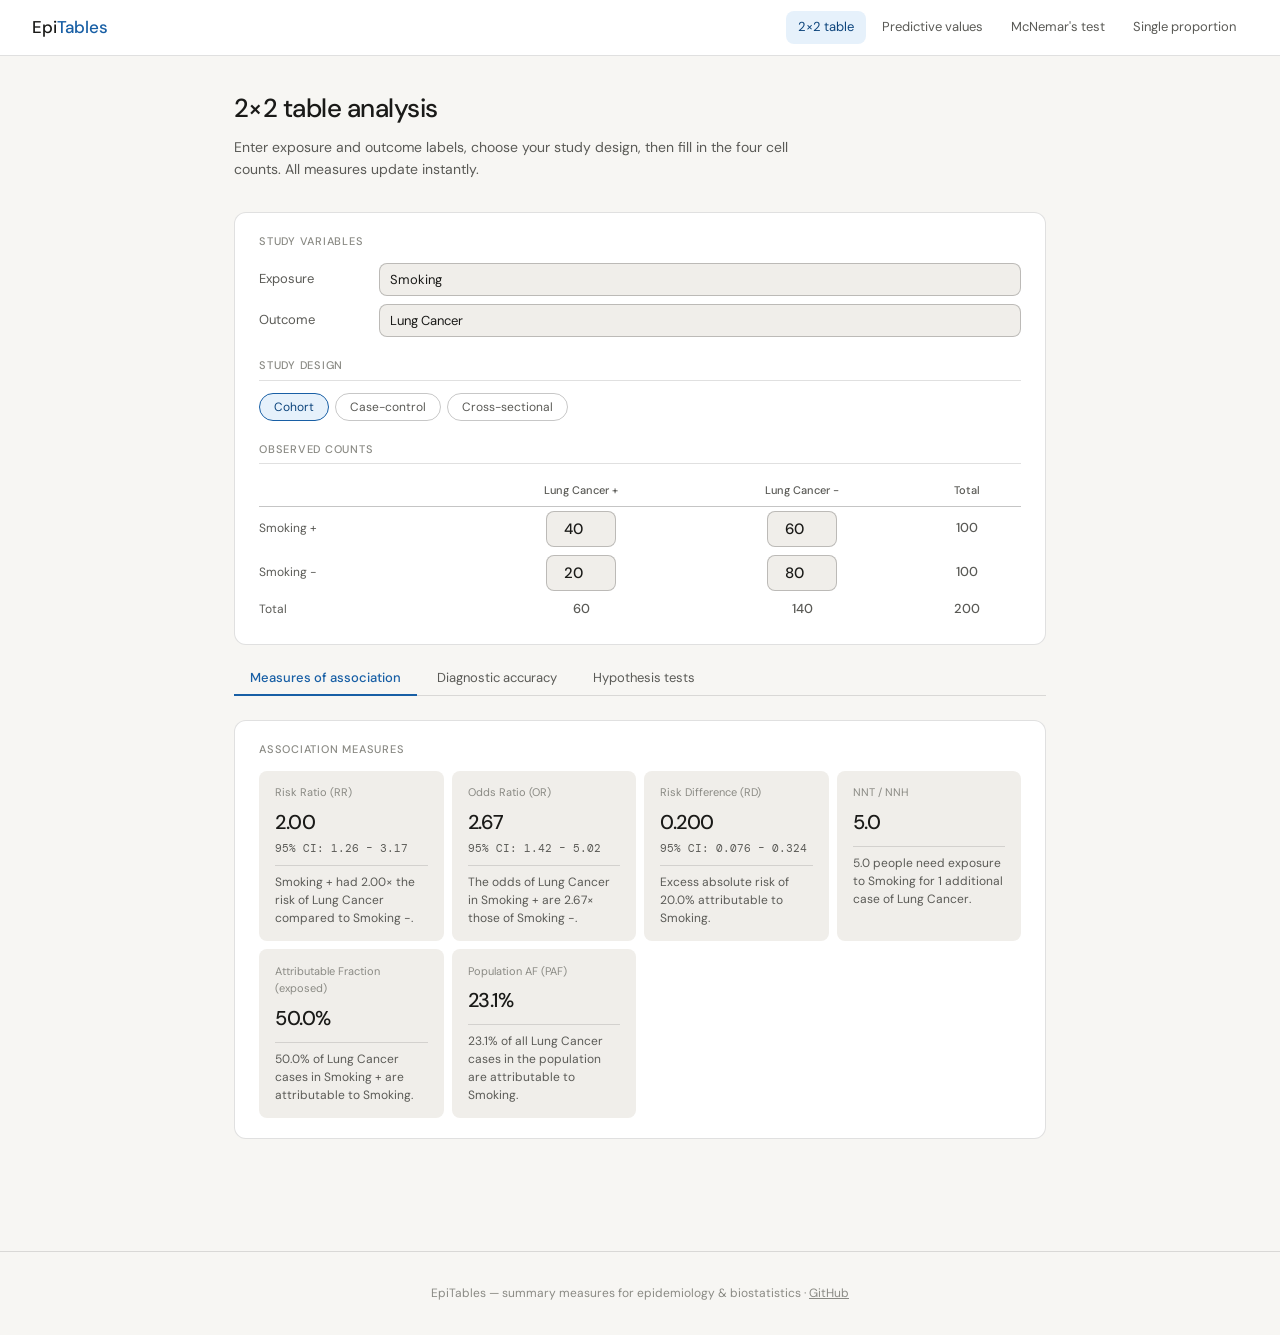
==== index.html @ b1627072 "initial commit" ====
<!DOCTYPE html>
<html lang="en">
<head>
  <meta charset="UTF-8">
  <meta name="viewport" content="width=device-width, initial-scale=1.0">
  <title>EpiTables — 2×2 Table Analysis</title>
  <meta name="description" content="Interactive epidemiology calculator: OR, RR, sensitivity, specificity, PPV, NPV, chi-square and more from a 2×2 contingency table.">
  <link rel="preconnect" href="https://fonts.googleapis.com">
  <link href="https://fonts.googleapis.com/css2?family=DM+Sans:wght@400;500&family=DM+Mono&display=swap" rel="stylesheet">
  <link rel="stylesheet" href="css/style.css">
</head>
<body>

<header class="site-header">
  <a href="index.html" class="logo">Epi<span>Tables</span></a>
  <nav class="site-nav">
    <a href="index.html" class="active">2×2 table</a>
    <a href="predictive.html">Predictive values</a>
    <a href="mcnemar.html">McNemar's test</a>
    <a href="proportion.html">Single proportion</a>
  </nav>
</header>

<main class="page-wrap">
  <div class="page-hero">
    <h1>2×2 table analysis</h1>
    <p>Enter exposure and outcome labels, choose your study design, then fill in the four cell counts. All measures update instantly.</p>
  </div>

  <!-- Input card -->
  <div class="card">
    <div class="section-label">Study variables</div>
    <div class="field-row">
      <label>Exposure</label>
      <input type="text" id="expName" value="Smoking" oninput="update()">
    </div>
    <div class="field-row">
      <label>Outcome</label>
      <input type="text" id="outName" value="Lung Cancer" oninput="update()">
    </div>

    <div class="inner-divider">Study design</div>
    <div class="pill-group">
      <button class="pill-btn active" onclick="setDesign('cohort',this)">Cohort</button>
      <button class="pill-btn" onclick="setDesign('casecontrol',this)">Case-control</button>
      <button class="pill-btn" onclick="setDesign('crosssectional',this)">Cross-sectional</button>
    </div>

    <div class="inner-divider">Observed counts</div>
    <table class="table-2x2">
      <thead>
        <tr>
          <th></th>
          <th id="hOut1">Outcome +</th>
          <th id="hOut0">Outcome −</th>
          <th>Total</th>
        </tr>
      </thead>
      <tbody>
        <tr>
          <td class="row-label" id="rExp">Exposed</td>
          <td><input type="number" id="a" value="40" min="0" oninput="update()"></td>
          <td><input type="number" id="b" value="60" min="0" oninput="update()"></td>
          <td class="cell-total" id="r1">100</td>
        </tr>
        <tr>
          <td class="row-label" id="rUnexp">Unexposed</td>
          <td><input type="number" id="c" value="20" min="0" oninput="update()"></td>
          <td><input type="number" id="d" value="80" min="0" oninput="update()"></td>
          <td class="cell-total" id="r2">100</td>
        </tr>
        <tr>
          <td class="row-label">Total</td>
          <td class="cell-total" id="col1">60</td>
          <td class="cell-total" id="col2">140</td>
          <td class="cell-total" id="grand">200</td>
        </tr>
      </tbody>
    </table>
  </div>

  <!-- Tab bar -->
  <div class="tab-bar">
    <button class="tab-btn active" onclick="showTab('assoc',this)">Measures of association</button>
    <button class="tab-btn" onclick="showTab('diag',this)">Diagnostic accuracy</button>
    <button class="tab-btn" onclick="showTab('tests',this)">Hypothesis tests</button>
  </div>

  <div id="tab-assoc" class="tab-panel active">
    <div class="card">
      <div class="section-label">Association measures</div>
      <div id="assocResults" class="metrics-grid"></div>
    </div>
  </div>

  <div id="tab-diag" class="tab-panel">
    <div class="card">
      <div class="section-label">Diagnostic accuracy</div>
      <p style="font-size:13px;color:var(--text-secondary);margin-bottom:12px">
        Interpreting the exposure as a test and the outcome as the true disease status.
        PPV and NPV shown here are sample-based; use the
        <a href="predictive.html">Predictive values</a> tool to adjust for prevalence.
      </p>
      <div id="diagResults" class="metrics-grid"></div>
    </div>
  </div>

  <div id="tab-tests" class="tab-panel">
    <div class="card">
      <div class="section-label">Hypothesis tests</div>
      <div id="testWarn"></div>
      <div id="testResults"></div>
    </div>
  </div>
</main>

<footer class="site-footer">
  EpiTables — summary measures for epidemiology &amp; biostatistics ·
  <a href="https://github.com/yourusername/epitables" target="_blank">GitHub</a>
</footer>

<script src="js/stats.js"></script>
<script>
let design = 'cohort';

function setDesign(d, btn) {
  design = d;
  document.querySelectorAll('.pill-btn').forEach(b => b.classList.remove('active'));
  btn.classList.add('active');
  update();
}

function showTab(id, btn) {
  document.querySelectorAll('.tab-panel').forEach(p => p.classList.remove('active'));
  document.querySelectorAll('.tab-btn').forEach(b => b.classList.remove('active'));
  document.getElementById('tab-' + id).classList.add('active');
  btn.classList.add('active');
}

function getVals() {
  return {
    a: Math.max(0, parseFloat(document.getElementById('a').value) || 0),
    b: Math.max(0, parseFloat(document.getElementById('b').value) || 0),
    c: Math.max(0, parseFloat(document.getElementById('c').value) || 0),
    d: Math.max(0, parseFloat(document.getElementById('d').value) || 0),
    exp: document.getElementById('expName').value || 'Exposed',
    out: document.getElementById('outName').value || 'Outcome'
  };
}

function metricCard(label, value, ci, interp) {
  return `<div class="metric-card">
    <div class="m-label">${label}</div>
    <div class="m-value">${value}</div>
    ${ci ? `<div class="m-ci">${ci}</div>` : ''}
    ${interp ? `<div class="m-interp">${interp}</div>` : ''}
  </div>`;
}

function update() {
  const { a, b, c, d, exp, out } = getVals();
  const S = Stats;
  const n1 = a+b, n2 = c+d, col1 = a+c, col2 = b+d, N = a+b+c+d;
  const expP = exp + ' +', unExpP = exp + ' −';

  // Update table headers and totals
  document.getElementById('hOut1').textContent = out + ' +';
  document.getElementById('hOut0').textContent = out + ' −';
  document.getElementById('rExp').textContent = expP;
  document.getElementById('rUnexp').textContent = unExpP;
  document.getElementById('r1').textContent = n1;
  document.getElementById('r2').textContent = n2;
  document.getElementById('col1').textContent = col1;
  document.getElementById('col2').textContent = col2;
  document.getElementById('grand').textContent = N;

  if (N < 4) {
    ['assocResults','diagResults','testResults'].forEach(id =>
      document.getElementById(id).innerHTML = '<p style="font-size:13px;color:var(--text-secondary)">Enter counts to see results.</p>');
    return;
  }

  // --- Association ---
  const OR = (a*d)/(b*c);
  const [orLo, orHi] = S.logCI95(OR, a, b, c, d);
  const RR = n1>0&&n2>0 ? (a/n1)/(c/n2) : null;
  const [rrLo, rrHi] = S.rrLogCI95(a, b, c, d);
  const RD = n1>0&&n2>0 ? a/n1 - c/n2 : null;
  const [rdLo, rdHi] = S.rdCI95(a, b, c, d);
  const NNT = RD && Math.abs(RD)>0 ? 1/Math.abs(RD) : null;
  const AF = RR ? (RR-1)/RR : null;
  const PAF = (N>0&&col1>0&&RR) ? ((col1/N)*(RR-1))/((col1/N)*(RR-1)+1) : null;

  let assocHTML = '';
  if (design === 'casecontrol') {
    assocHTML += metricCard('Odds Ratio (OR)', S.fmt(OR), S.fmtCI(orLo,orHi),
      `The odds of ${out} in ${expP} are ${S.fmt(OR)}× those of ${unExpP}.`);
    assocHTML += metricCard('Risk Difference', S.fmt(RD,3), S.fmtCI(rdLo,rdHi,3),
      `${RD>=0?'Excess':'Reduced'} absolute risk of ${S.fmt(Math.abs(RD)*100,1)}% attributable to ${exp}.`);
  } else if (design === 'crosssectional') {
    assocHTML += metricCard('Prevalence Ratio (PR)', S.fmt(RR), S.fmtCI(rrLo,rrHi),
      `Prevalence of ${out} is ${S.fmt(RR)}× higher in ${expP} vs ${unExpP}.`);
    assocHTML += metricCard('Odds Ratio (OR)', S.fmt(OR), S.fmtCI(orLo,orHi),
      `The odds of ${out} in ${expP} are ${S.fmt(OR)}× those of ${unExpP}.`);
    assocHTML += metricCard('Prevalence Difference', S.fmt(RD,3), S.fmtCI(rdLo,rdHi,3),
      `Absolute prevalence difference of ${S.fmt(Math.abs(RD)*100,1)}% between groups.`);
    assocHTML += metricCard('NNT / NNH', NNT ? S.fmt(NNT,1) : '—', '',
      NNT ? `${S.fmt(NNT,1)} individuals exposed for 1 additional case of ${out}.` : '');
  } else {
    assocHTML += metricCard('Risk Ratio (RR)', S.fmt(RR), S.fmtCI(rrLo,rrHi),
      `${expP} had ${S.fmt(RR)}× the risk of ${out} compared to ${unExpP}.`);
    assocHTML += metricCard('Odds Ratio (OR)', S.fmt(OR), S.fmtCI(orLo,orHi),
      `The odds of ${out} in ${expP} are ${S.fmt(OR)}× those of ${unExpP}.`);
    assocHTML += metricCard('Risk Difference (RD)', S.fmt(RD,3), S.fmtCI(rdLo,rdHi,3),
      `${RD>=0?'Excess':'Reduced'} absolute risk of ${S.fmt(Math.abs(RD)*100,1)}% attributable to ${exp}.`);
    assocHTML += metricCard('NNT / NNH', NNT ? S.fmt(NNT,1) : '—', '',
      NNT ? `${S.fmt(NNT,1)} people need ${RD>0?'exposure to':'protection from'} ${exp} for 1 additional case of ${out}.` : '');
    assocHTML += metricCard('Attributable Fraction (exposed)', AF ? S.pct(AF) : '—', '',
      AF ? `${S.pct(AF)} of ${out} cases in ${expP} are attributable to ${exp}.` : '');
    assocHTML += metricCard('Population AF (PAF)', PAF ? S.pct(PAF) : '—', '',
      PAF ? `${S.pct(PAF)} of all ${out} cases in the population are attributable to ${exp}.` : '');
  }
  document.getElementById('assocResults').innerHTML = assocHTML;

  // --- Diagnostic ---
  const sens = col1>0 ? a/col1 : null;
  const spec = col2>0 ? d/col2 : null;
  const ppv  = n1>0   ? a/n1   : null;
  const npv  = n2>0   ? d/n2   : null;
  const [sensLo,sensHi] = col1>0 ? S.wilson95(a,col1) : [null,null];
  const [specLo,specHi] = col2>0 ? S.wilson95(d,col2) : [null,null];
  const [ppvLo,ppvHi]   = n1>0   ? S.wilson95(a,n1)   : [null,null];
  const [npvLo,npvHi]   = n2>0   ? S.wilson95(d,n2)   : [null,null];
  const LRp = (sens!==null&&spec!==null&&spec<1) ? sens/(1-spec) : null;
  const LRn = (sens!==null&&spec!==null&&sens<1) ? (1-sens)/spec : null;
  const DOR = (LRp&&LRn&&LRn>0) ? LRp/LRn : null;
  const Youden = (sens!==null&&spec!==null) ? sens+spec-1 : null;

  document.getElementById('diagResults').innerHTML =
    metricCard('Sensitivity', sens!==null?S.pct(sens):'—', S.fmtCI(sensLo,sensHi),
      `Of all true ${out}+ cases, ${sens!==null?S.pct(sens):'—'} tested ${expP}.`) +
    metricCard('Specificity', spec!==null?S.pct(spec):'—', S.fmtCI(specLo,specHi),
      `Of all true ${out}− cases, ${spec!==null?S.pct(spec):'—'} tested ${unExpP}.`) +
    metricCard('PPV', ppv!==null?S.pct(ppv):'—', S.fmtCI(ppvLo,ppvHi),
      `Of those ${expP}, ${ppv!==null?S.pct(ppv):'—'} truly have ${out}.`) +
    metricCard('NPV', npv!==null?S.pct(npv):'—', S.fmtCI(npvLo,npvHi),
      `Of those ${unExpP}, ${npv!==null?S.pct(npv):'—'} truly do not have ${out}.`) +
    metricCard('LR+', LRp!==null?S.fmt(LRp):'—', '',
      LRp!==null?`A positive ${exp} result is ${S.fmt(LRp)}× more likely in ${out}+ vs ${out}−.`:'') +
    metricCard('LR−', LRn!==null?S.fmt(LRn):'—', '',
      LRn!==null?`A negative ${exp} result is ${S.fmt(LRn)}× as likely in ${out}+ vs ${out}−.`:'') +
    metricCard('Diagnostic OR (DOR)', DOR!==null?S.fmt(DOR):'—', '',
      DOR!==null?`Overall discriminatory power of ${exp} as a test for ${out}. Higher = better.`:'') +
    metricCard("Youden's Index", Youden!==null?S.fmt(Youden):'—', '',
      'Overall test performance (0 = no discrimination, 1 = perfect).');

  // --- Tests ---
  const smallCell = Math.min(a,b,c,d) < 5;
  const { chi2, p: chiP } = S.chiSquare(a,b,c,d);
  const fp = S.fisherExact(a,b,c,d);
  const [wLo1, wHi1] = n1>0 ? S.wilson95(a,n1) : [null,null];
  const [wLo2, wHi2] = n2>0 ? S.wilson95(c,n2) : [null,null];

  document.getElementById('testWarn').innerHTML = smallCell
    ? `<div class="warn-box">⚠ One or more cells &lt;5 — Fisher's exact p-value is preferred over chi-square.</div>` : '';

  document.getElementById('testResults').innerHTML = `
    <div class="test-result-row">
      <div><div class="tr-name">Chi-square (Pearson, uncorrected)</div><div class="tr-sub">1 degree of freedom</div></div>
      <div><div class="tr-val">χ² = ${S.fmt(chi2)}</div><div class="tr-p">p = ${S.fmtP(chiP)}</div></div>
    </div>
    <div class="test-result-row">
      <div><div class="tr-name">Fisher's exact test</div><div class="tr-sub">Two-sided</div></div>
      <div><div class="tr-val">p = ${S.fmtP(fp)}</div></div>
    </div>
    <div class="test-result-row">
      <div><div class="tr-name">${expP} risk</div><div class="tr-sub">Wilson 95% CI</div></div>
      <div><div class="tr-val">${n1>0?S.pct(a/n1):'—'}</div><div class="tr-p">${S.fmtCI(wLo1,wHi1)}</div></div>
    </div>
    <div class="test-result-row">
      <div><div class="tr-name">${unExpP} risk</div><div class="tr-sub">Wilson 95% CI</div></div>
      <div><div class="tr-val">${n2>0?S.pct(c/n2):'—'}</div><div class="tr-p">${S.fmtCI(wLo2,wHi2)}</div></div>
    </div>`;
}

update();
</script>
</body>
</html>
---- css/style.css ----
/* EpiTables — base styles */
*, *::before, *::after { box-sizing: border-box; margin: 0; padding: 0; }

:root {
  --bg: #ffffff;
  --bg-surface: #f7f6f3;
  --bg-secondary: #f0eeea;
  --text: #1a1a18;
  --text-secondary: #5a5a56;
  --text-tertiary: #8a8a84;
  --border: rgba(0,0,0,0.12);
  --border-med: rgba(0,0,0,0.22);
  --accent: #185FA5;
  --accent-bg: #E6F1FB;
  --accent-text: #0C447C;
  --warn-bg: #FAEEDA;
  --warn-text: #854F0B;
  --radius-md: 8px;
  --radius-lg: 12px;
  --font: 'DM Sans', system-ui, sans-serif;
  --font-mono: 'DM Mono', ui-monospace, monospace;
}

@media (prefers-color-scheme: dark) {
  :root {
    --bg: #1a1a18;
    --bg-surface: #222220;
    --bg-secondary: #2a2a27;
    --text: #f0eeea;
    --text-secondary: #a8a8a2;
    --text-tertiary: #6a6a64;
    --border: rgba(255,255,255,0.1);
    --border-med: rgba(255,255,255,0.18);
    --accent: #378ADD;
    --accent-bg: #0c2a44;
    --accent-text: #85B7EB;
    --warn-bg: #3a2a08;
    --warn-text: #FAC775;
  }
}

html { font-size: 16px; }
body {
  font-family: var(--font);
  background: var(--bg-surface);
  color: var(--text);
  line-height: 1.6;
  min-height: 100vh;
}

/* Layout */
.site-header {
  background: var(--bg);
  border-bottom: 0.5px solid var(--border);
  padding: 0 2rem;
  position: sticky;
  top: 0;
  z-index: 100;
  display: flex;
  align-items: center;
  justify-content: space-between;
  height: 56px;
}

.site-header .logo {
  font-size: 17px;
  font-weight: 500;
  color: var(--text);
  text-decoration: none;
  letter-spacing: -0.01em;
}

.site-header .logo span {
  color: var(--accent);
}

.site-nav {
  display: flex;
  gap: 4px;
}

.site-nav a {
  font-size: 13px;
  color: var(--text-secondary);
  text-decoration: none;
  padding: 6px 12px;
  border-radius: var(--radius-md);
  transition: background 0.15s, color 0.15s;
}

.site-nav a:hover { background: var(--bg-secondary); color: var(--text); }
.site-nav a.active { background: var(--accent-bg); color: var(--accent-text); }

.page-wrap {
  max-width: 860px;
  margin: 0 auto;
  padding: 2rem 1.5rem 4rem;
}

.page-hero {
  margin-bottom: 2rem;
}

.page-hero h1 {
  font-size: 26px;
  font-weight: 500;
  letter-spacing: -0.02em;
  color: var(--text);
  margin-bottom: 6px;
}

.page-hero p {
  font-size: 14px;
  color: var(--text-secondary);
  max-width: 600px;
  line-height: 1.6;
}

/* Section tabs */
.tab-bar {
  display: flex;
  gap: 4px;
  margin-bottom: 1.5rem;
  flex-wrap: wrap;
  border-bottom: 0.5px solid var(--border);
  padding-bottom: 0;
}

.tab-btn {
  font-size: 13px;
  font-family: var(--font);
  padding: 8px 16px;
  border: none;
  background: transparent;
  color: var(--text-secondary);
  cursor: pointer;
  border-bottom: 2px solid transparent;
  margin-bottom: -0.5px;
  transition: color 0.15s, border-color 0.15s;
}

.tab-btn:hover { color: var(--text); }
.tab-btn.active { color: var(--accent); border-bottom-color: var(--accent); font-weight: 500; }

.tab-panel { display: none; }
.tab-panel.active { display: block; }

/* Cards */
.card {
  background: var(--bg);
  border: 0.5px solid var(--border);
  border-radius: var(--radius-lg);
  padding: 1.25rem 1.5rem;
  margin-bottom: 1rem;
}

.section-label {
  font-size: 11px;
  font-weight: 500;
  color: var(--text-tertiary);
  text-transform: uppercase;
  letter-spacing: 0.07em;
  margin-bottom: 0.75rem;
}

/* Form elements */
.field-row {
  display: flex;
  align-items: center;
  gap: 10px;
  margin-bottom: 8px;
}

.field-row label {
  font-size: 13px;
  color: var(--text-secondary);
  min-width: 110px;
}

.field-row input[type="text"],
.field-row input[type="number"],
.field-row select {
  font-family: var(--font);
  font-size: 13px;
  padding: 7px 10px;
  border: 0.5px solid var(--border-med);
  border-radius: var(--radius-md);
  background: var(--bg-secondary);
  color: var(--text);
  transition: border-color 0.15s;
}

.field-row input[type="text"] { flex: 1; }
.field-row input[type="number"] { width: 88px; text-align: center; }
.field-row input:focus, .field-row select:focus {
  outline: none;
  border-color: var(--accent);
}

/* Pill buttons */
.pill-group { display: flex; gap: 6px; flex-wrap: wrap; margin-bottom: 10px; }
.pill-btn {
  font-size: 12px;
  font-family: var(--font);
  padding: 5px 14px;
  border: 0.5px solid var(--border-med);
  border-radius: 20px;
  background: transparent;
  color: var(--text-secondary);
  cursor: pointer;
  transition: all 0.15s;
}
.pill-btn:hover { background: var(--bg-secondary); color: var(--text); }
.pill-btn.active { background: var(--accent-bg); color: var(--accent-text); border-color: var(--accent); }

/* 2x2 table */
.table-2x2 {
  width: 100%;
  border-collapse: collapse;
  font-size: 13px;
  margin-top: 0.5rem;
}
.table-2x2 th {
  font-size: 11px;
  font-weight: 500;
  color: var(--text-secondary);
  padding: 6px 10px;
  text-align: center;
  border-bottom: 0.5px solid var(--border);
}
.table-2x2 td { padding: 4px 8px; text-align: center; }
.table-2x2 .row-label {
  text-align: left;
  color: var(--text-secondary);
  font-size: 12px;
  padding-left: 0;
  min-width: 90px;
}
.table-2x2 input[type="number"] {
  width: 70px;
  text-align: center;
  font-size: 15px;
  font-weight: 500;
  font-family: var(--font);
  padding: 7px 4px;
  border: 0.5px solid var(--border-med);
  border-radius: var(--radius-md);
  background: var(--bg-secondary);
  color: var(--text);
}
.table-2x2 input[type="number"]:focus { outline: none; border-color: var(--accent); }
.table-2x2 .cell-total {
  font-size: 13px;
  color: var(--text-secondary);
  font-weight: 500;
}

/* Metrics grid */
.metrics-grid {
  display: grid;
  grid-template-columns: repeat(auto-fit, minmax(170px, 1fr));
  gap: 8px;
  margin-top: 8px;
}

.metric-card {
  background: var(--bg-secondary);
  border-radius: var(--radius-md);
  padding: 0.85rem 1rem;
}

.metric-card .m-label {
  font-size: 11px;
  color: var(--text-tertiary);
  margin-bottom: 4px;
}

.metric-card .m-value {
  font-size: 20px;
  font-weight: 500;
  color: var(--text);
  letter-spacing: -0.02em;
}

.metric-card .m-ci {
  font-size: 11px;
  color: var(--text-secondary);
  margin-top: 2px;
  font-family: var(--font-mono);
}

.metric-card .m-interp {
  font-size: 12px;
  color: var(--text-secondary);
  margin-top: 8px;
  line-height: 1.5;
  border-top: 0.5px solid var(--border);
  padding-top: 7px;
}

/* Slider rows */
.slider-row {
  display: flex;
  align-items: center;
  gap: 10px;
  margin-bottom: 10px;
}
.slider-row label { font-size: 13px; color: var(--text-secondary); min-width: 130px; }
.slider-row input[type="range"] { flex: 1; accent-color: var(--accent); }
.slider-row .slider-val {
  font-size: 13px;
  font-weight: 500;
  color: var(--text);
  min-width: 52px;
  text-align: right;
  font-family: var(--font-mono);
}

/* Test result rows */
.test-result-row {
  display: flex;
  justify-content: space-between;
  align-items: center;
  padding: 8px 0;
  border-bottom: 0.5px solid var(--border);
}
.test-result-row:last-child { border-bottom: none; }
.test-result-row .tr-name { font-size: 13px; color: var(--text); }
.test-result-row .tr-sub { font-size: 11px; color: var(--text-secondary); margin-top: 1px; }
.test-result-row .tr-val {
  font-size: 13px;
  font-weight: 500;
  color: var(--text);
  text-align: right;
  font-family: var(--font-mono);
}
.test-result-row .tr-p { font-size: 11px; color: var(--text-secondary); font-family: var(--font-mono); }

/* Info/warn boxes */
.info-box {
  background: var(--accent-bg);
  border-radius: var(--radius-md);
  padding: 0.75rem 1rem;
  margin-top: 0.75rem;
  font-size: 13px;
  color: var(--accent-text);
  line-height: 1.6;
}

.warn-box {
  background: var(--warn-bg);
  border-radius: var(--radius-md);
  padding: 0.6rem 0.9rem;
  margin-bottom: 10px;
  font-size: 12px;
  color: var(--warn-text);
  line-height: 1.5;
}

/* Section divider inside card */
.inner-divider {
  font-size: 11px;
  font-weight: 500;
  color: var(--text-tertiary);
  text-transform: uppercase;
  letter-spacing: 0.07em;
  margin: 1.25rem 0 0.75rem;
  padding-bottom: 5px;
  border-bottom: 0.5px solid var(--border);
}

/* Footer */
.site-footer {
  text-align: center;
  padding: 2rem;
  font-size: 12px;
  color: var(--text-tertiary);
  border-top: 0.5px solid var(--border);
  margin-top: 2rem;
}

.site-footer a { color: var(--text-tertiary); text-decoration: underline; }

@media (max-width: 600px) {
  .page-wrap { padding: 1.25rem 1rem 3rem; }
  .site-header { padding: 0 1rem; }
  .metrics-grid { grid-template-columns: 1fr 1fr; }
  .tab-btn { font-size: 12px; padding: 7px 10px; }
}
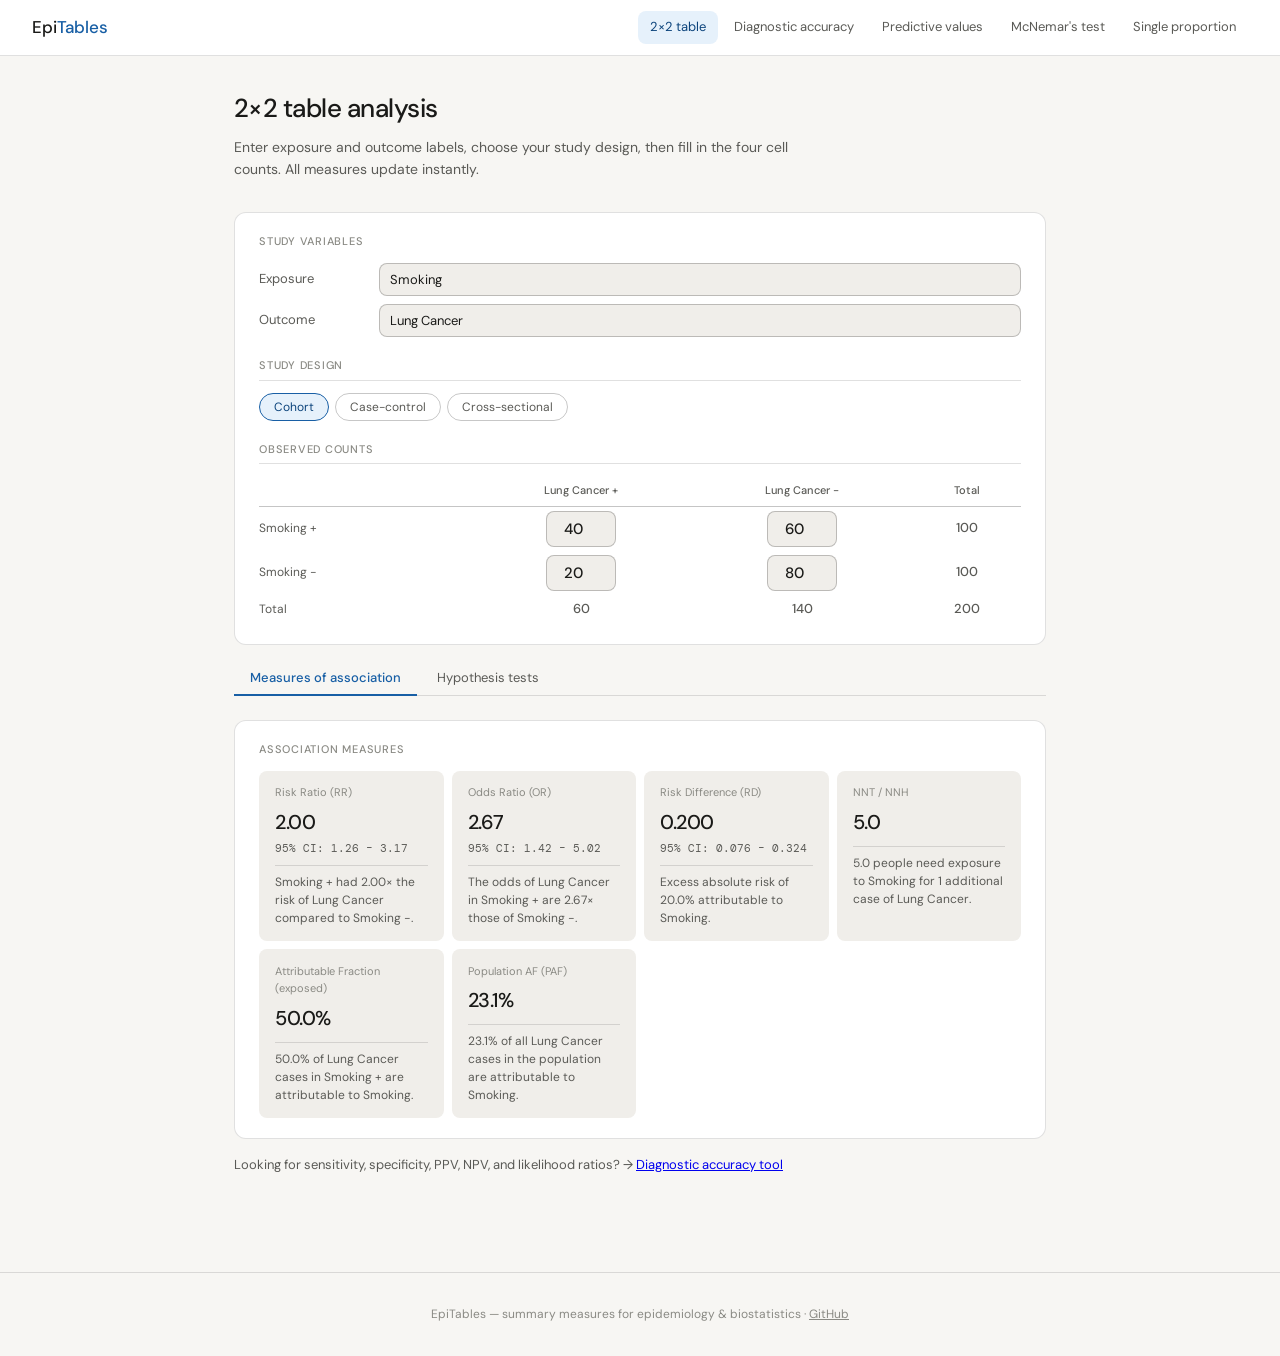
==== commit 3e107007: "add diagnostic accuracy page, separate from 2x2 table" ====
--- a/index.html
+++ b/index.html
@@ -4,7 +4,7 @@
   <meta charset="UTF-8">
   <meta name="viewport" content="width=device-width, initial-scale=1.0">
   <title>EpiTables — 2×2 Table Analysis</title>
-  <meta name="description" content="Interactive epidemiology calculator: OR, RR, sensitivity, specificity, PPV, NPV, chi-square and more from a 2×2 contingency table.">
+  <meta name="description" content="Interactive epidemiology calculator: OR, RR, RD, NNT, attributable fraction, chi-square and more from a 2×2 contingency table.">
   <link rel="preconnect" href="https://fonts.googleapis.com">
   <link href="https://fonts.googleapis.com/css2?family=DM+Sans:wght@400;500&family=DM+Mono&display=swap" rel="stylesheet">
   <link rel="stylesheet" href="css/style.css">
@@ -15,6 +15,7 @@
   <a href="index.html" class="logo">Epi<span>Tables</span></a>
   <nav class="site-nav">
     <a href="index.html" class="active">2×2 table</a>
+    <a href="diagnostic.html">Diagnostic accuracy</a>
     <a href="predictive.html">Predictive values</a>
     <a href="mcnemar.html">McNemar's test</a>
     <a href="proportion.html">Single proportion</a>
@@ -27,7 +28,6 @@
     <p>Enter exposure and outcome labels, choose your study design, then fill in the four cell counts. All measures update instantly.</p>
   </div>
 
-  <!-- Input card -->
   <div class="card">
     <div class="section-label">Study variables</div>
     <div class="field-row">
@@ -79,10 +79,8 @@
     </table>
   </div>
 
-  <!-- Tab bar -->
   <div class="tab-bar">
     <button class="tab-btn active" onclick="showTab('assoc',this)">Measures of association</button>
-    <button class="tab-btn" onclick="showTab('diag',this)">Diagnostic accuracy</button>
     <button class="tab-btn" onclick="showTab('tests',this)">Hypothesis tests</button>
   </div>
 
@@ -90,18 +88,6 @@
     <div class="card">
       <div class="section-label">Association measures</div>
       <div id="assocResults" class="metrics-grid"></div>
-    </div>
-  </div>
-
-  <div id="tab-diag" class="tab-panel">
-    <div class="card">
-      <div class="section-label">Diagnostic accuracy</div>
-      <p style="font-size:13px;color:var(--text-secondary);margin-bottom:12px">
-        Interpreting the exposure as a test and the outcome as the true disease status.
-        PPV and NPV shown here are sample-based; use the
-        <a href="predictive.html">Predictive values</a> tool to adjust for prevalence.
-      </p>
-      <div id="diagResults" class="metrics-grid"></div>
     </div>
   </div>
 
@@ -112,11 +98,16 @@
       <div id="testResults"></div>
     </div>
   </div>
+
+  <p style="font-size:13px;color:var(--text-secondary);margin-top:0.25rem">
+    Looking for sensitivity, specificity, PPV, NPV, and likelihood ratios?
+    → <a href="diagnostic.html">Diagnostic accuracy tool</a>
+  </p>
 </main>
 
 <footer class="site-footer">
   EpiTables — summary measures for epidemiology &amp; biostatistics ·
-  <a href="https://github.com/yourusername/epitables" target="_blank">GitHub</a>
+  <a href="https://github.com/rajsubediresearch/epitables" target="_blank">GitHub</a>
 </footer>
 
 <script src="js/stats.js"></script>
@@ -163,7 +154,6 @@
   const n1 = a+b, n2 = c+d, col1 = a+c, col2 = b+d, N = a+b+c+d;
   const expP = exp + ' +', unExpP = exp + ' −';
 
-  // Update table headers and totals
   document.getElementById('hOut1').textContent = out + ' +';
   document.getElementById('hOut0').textContent = out + ' −';
   document.getElementById('rExp').textContent = expP;
@@ -175,12 +165,11 @@
   document.getElementById('grand').textContent = N;
 
   if (N < 4) {
-    ['assocResults','diagResults','testResults'].forEach(id =>
+    ['assocResults','testResults'].forEach(id =>
       document.getElementById(id).innerHTML = '<p style="font-size:13px;color:var(--text-secondary)">Enter counts to see results.</p>');
     return;
   }
 
-  // --- Association ---
   const OR = (a*d)/(b*c);
   const [orLo, orHi] = S.logCI95(OR, a, b, c, d);
   const RR = n1>0&&n2>0 ? (a/n1)/(c/n2) : null;
@@ -193,73 +182,43 @@
 
   let assocHTML = '';
   if (design === 'casecontrol') {
-    assocHTML += metricCard('Odds Ratio (OR)', S.fmt(OR), S.fmtCI(orLo,orHi),
-      `The odds of ${out} in ${expP} are ${S.fmt(OR)}× those of ${unExpP}.`);
-    assocHTML += metricCard('Risk Difference', S.fmt(RD,3), S.fmtCI(rdLo,rdHi,3),
-      `${RD>=0?'Excess':'Reduced'} absolute risk of ${S.fmt(Math.abs(RD)*100,1)}% attributable to ${exp}.`);
+    assocHTML +=
+      metricCard('Odds Ratio (OR)', S.fmt(OR), S.fmtCI(orLo,orHi),
+        `The odds of ${out} in ${expP} are ${S.fmt(OR)}× those of ${unExpP}.`) +
+      metricCard('Risk Difference', S.fmt(RD,3), S.fmtCI(rdLo,rdHi,3),
+        `${RD>=0?'Excess':'Reduced'} absolute risk of ${S.fmt(Math.abs(RD)*100,1)}% attributable to ${exp}.`);
   } else if (design === 'crosssectional') {
-    assocHTML += metricCard('Prevalence Ratio (PR)', S.fmt(RR), S.fmtCI(rrLo,rrHi),
-      `Prevalence of ${out} is ${S.fmt(RR)}× higher in ${expP} vs ${unExpP}.`);
-    assocHTML += metricCard('Odds Ratio (OR)', S.fmt(OR), S.fmtCI(orLo,orHi),
-      `The odds of ${out} in ${expP} are ${S.fmt(OR)}× those of ${unExpP}.`);
-    assocHTML += metricCard('Prevalence Difference', S.fmt(RD,3), S.fmtCI(rdLo,rdHi,3),
-      `Absolute prevalence difference of ${S.fmt(Math.abs(RD)*100,1)}% between groups.`);
-    assocHTML += metricCard('NNT / NNH', NNT ? S.fmt(NNT,1) : '—', '',
-      NNT ? `${S.fmt(NNT,1)} individuals exposed for 1 additional case of ${out}.` : '');
+    assocHTML +=
+      metricCard('Prevalence Ratio (PR)', S.fmt(RR), S.fmtCI(rrLo,rrHi),
+        `Prevalence of ${out} is ${S.fmt(RR)}× higher in ${expP} vs ${unExpP}.`) +
+      metricCard('Odds Ratio (OR)', S.fmt(OR), S.fmtCI(orLo,orHi),
+        `The odds of ${out} in ${expP} are ${S.fmt(OR)}× those of ${unExpP}.`) +
+      metricCard('Prevalence Difference', S.fmt(RD,3), S.fmtCI(rdLo,rdHi,3),
+        `Absolute prevalence difference of ${S.fmt(Math.abs(RD)*100,1)}% between groups.`) +
+      metricCard('NNT / NNH', NNT ? S.fmt(NNT,1) : '—', '',
+        NNT ? `${S.fmt(NNT,1)} individuals exposed for 1 additional case of ${out}.` : '');
   } else {
-    assocHTML += metricCard('Risk Ratio (RR)', S.fmt(RR), S.fmtCI(rrLo,rrHi),
-      `${expP} had ${S.fmt(RR)}× the risk of ${out} compared to ${unExpP}.`);
-    assocHTML += metricCard('Odds Ratio (OR)', S.fmt(OR), S.fmtCI(orLo,orHi),
-      `The odds of ${out} in ${expP} are ${S.fmt(OR)}× those of ${unExpP}.`);
-    assocHTML += metricCard('Risk Difference (RD)', S.fmt(RD,3), S.fmtCI(rdLo,rdHi,3),
-      `${RD>=0?'Excess':'Reduced'} absolute risk of ${S.fmt(Math.abs(RD)*100,1)}% attributable to ${exp}.`);
-    assocHTML += metricCard('NNT / NNH', NNT ? S.fmt(NNT,1) : '—', '',
-      NNT ? `${S.fmt(NNT,1)} people need ${RD>0?'exposure to':'protection from'} ${exp} for 1 additional case of ${out}.` : '');
-    assocHTML += metricCard('Attributable Fraction (exposed)', AF ? S.pct(AF) : '—', '',
-      AF ? `${S.pct(AF)} of ${out} cases in ${expP} are attributable to ${exp}.` : '');
-    assocHTML += metricCard('Population AF (PAF)', PAF ? S.pct(PAF) : '—', '',
-      PAF ? `${S.pct(PAF)} of all ${out} cases in the population are attributable to ${exp}.` : '');
+    assocHTML +=
+      metricCard('Risk Ratio (RR)', S.fmt(RR), S.fmtCI(rrLo,rrHi),
+        `${expP} had ${S.fmt(RR)}× the risk of ${out} compared to ${unExpP}.`) +
+      metricCard('Odds Ratio (OR)', S.fmt(OR), S.fmtCI(orLo,orHi),
+        `The odds of ${out} in ${expP} are ${S.fmt(OR)}× those of ${unExpP}.`) +
+      metricCard('Risk Difference (RD)', S.fmt(RD,3), S.fmtCI(rdLo,rdHi,3),
+        `${RD>=0?'Excess':'Reduced'} absolute risk of ${S.fmt(Math.abs(RD)*100,1)}% attributable to ${exp}.`) +
+      metricCard('NNT / NNH', NNT ? S.fmt(NNT,1) : '—', '',
+        NNT ? `${S.fmt(NNT,1)} people need ${RD>0?'exposure to':'protection from'} ${exp} for 1 additional case of ${out}.` : '') +
+      metricCard('Attributable Fraction (exposed)', AF ? S.pct(AF) : '—', '',
+        AF ? `${S.pct(AF)} of ${out} cases in ${expP} are attributable to ${exp}.` : '') +
+      metricCard('Population AF (PAF)', PAF ? S.pct(PAF) : '—', '',
+        PAF ? `${S.pct(PAF)} of all ${out} cases in the population are attributable to ${exp}.` : '');
   }
   document.getElementById('assocResults').innerHTML = assocHTML;
 
-  // --- Diagnostic ---
-  const sens = col1>0 ? a/col1 : null;
-  const spec = col2>0 ? d/col2 : null;
-  const ppv  = n1>0   ? a/n1   : null;
-  const npv  = n2>0   ? d/n2   : null;
-  const [sensLo,sensHi] = col1>0 ? S.wilson95(a,col1) : [null,null];
-  const [specLo,specHi] = col2>0 ? S.wilson95(d,col2) : [null,null];
-  const [ppvLo,ppvHi]   = n1>0   ? S.wilson95(a,n1)   : [null,null];
-  const [npvLo,npvHi]   = n2>0   ? S.wilson95(d,n2)   : [null,null];
-  const LRp = (sens!==null&&spec!==null&&spec<1) ? sens/(1-spec) : null;
-  const LRn = (sens!==null&&spec!==null&&sens<1) ? (1-sens)/spec : null;
-  const DOR = (LRp&&LRn&&LRn>0) ? LRp/LRn : null;
-  const Youden = (sens!==null&&spec!==null) ? sens+spec-1 : null;
-
-  document.getElementById('diagResults').innerHTML =
-    metricCard('Sensitivity', sens!==null?S.pct(sens):'—', S.fmtCI(sensLo,sensHi),
-      `Of all true ${out}+ cases, ${sens!==null?S.pct(sens):'—'} tested ${expP}.`) +
-    metricCard('Specificity', spec!==null?S.pct(spec):'—', S.fmtCI(specLo,specHi),
-      `Of all true ${out}− cases, ${spec!==null?S.pct(spec):'—'} tested ${unExpP}.`) +
-    metricCard('PPV', ppv!==null?S.pct(ppv):'—', S.fmtCI(ppvLo,ppvHi),
-      `Of those ${expP}, ${ppv!==null?S.pct(ppv):'—'} truly have ${out}.`) +
-    metricCard('NPV', npv!==null?S.pct(npv):'—', S.fmtCI(npvLo,npvHi),
-      `Of those ${unExpP}, ${npv!==null?S.pct(npv):'—'} truly do not have ${out}.`) +
-    metricCard('LR+', LRp!==null?S.fmt(LRp):'—', '',
-      LRp!==null?`A positive ${exp} result is ${S.fmt(LRp)}× more likely in ${out}+ vs ${out}−.`:'') +
-    metricCard('LR−', LRn!==null?S.fmt(LRn):'—', '',
-      LRn!==null?`A negative ${exp} result is ${S.fmt(LRn)}× as likely in ${out}+ vs ${out}−.`:'') +
-    metricCard('Diagnostic OR (DOR)', DOR!==null?S.fmt(DOR):'—', '',
-      DOR!==null?`Overall discriminatory power of ${exp} as a test for ${out}. Higher = better.`:'') +
-    metricCard("Youden's Index", Youden!==null?S.fmt(Youden):'—', '',
-      'Overall test performance (0 = no discrimination, 1 = perfect).');
-
-  // --- Tests ---
   const smallCell = Math.min(a,b,c,d) < 5;
   const { chi2, p: chiP } = S.chiSquare(a,b,c,d);
   const fp = S.fisherExact(a,b,c,d);
-  const [wLo1, wHi1] = n1>0 ? S.wilson95(a,n1) : [null,null];
-  const [wLo2, wHi2] = n2>0 ? S.wilson95(c,n2) : [null,null];
+  const [wLo1,wHi1] = n1>0 ? S.wilson95(a,n1) : [null,null];
+  const [wLo2,wHi2] = n2>0 ? S.wilson95(c,n2) : [null,null];
 
   document.getElementById('testWarn').innerHTML = smallCell
     ? `<div class="warn-box">⚠ One or more cells &lt;5 — Fisher's exact p-value is preferred over chi-square.</div>` : '';
